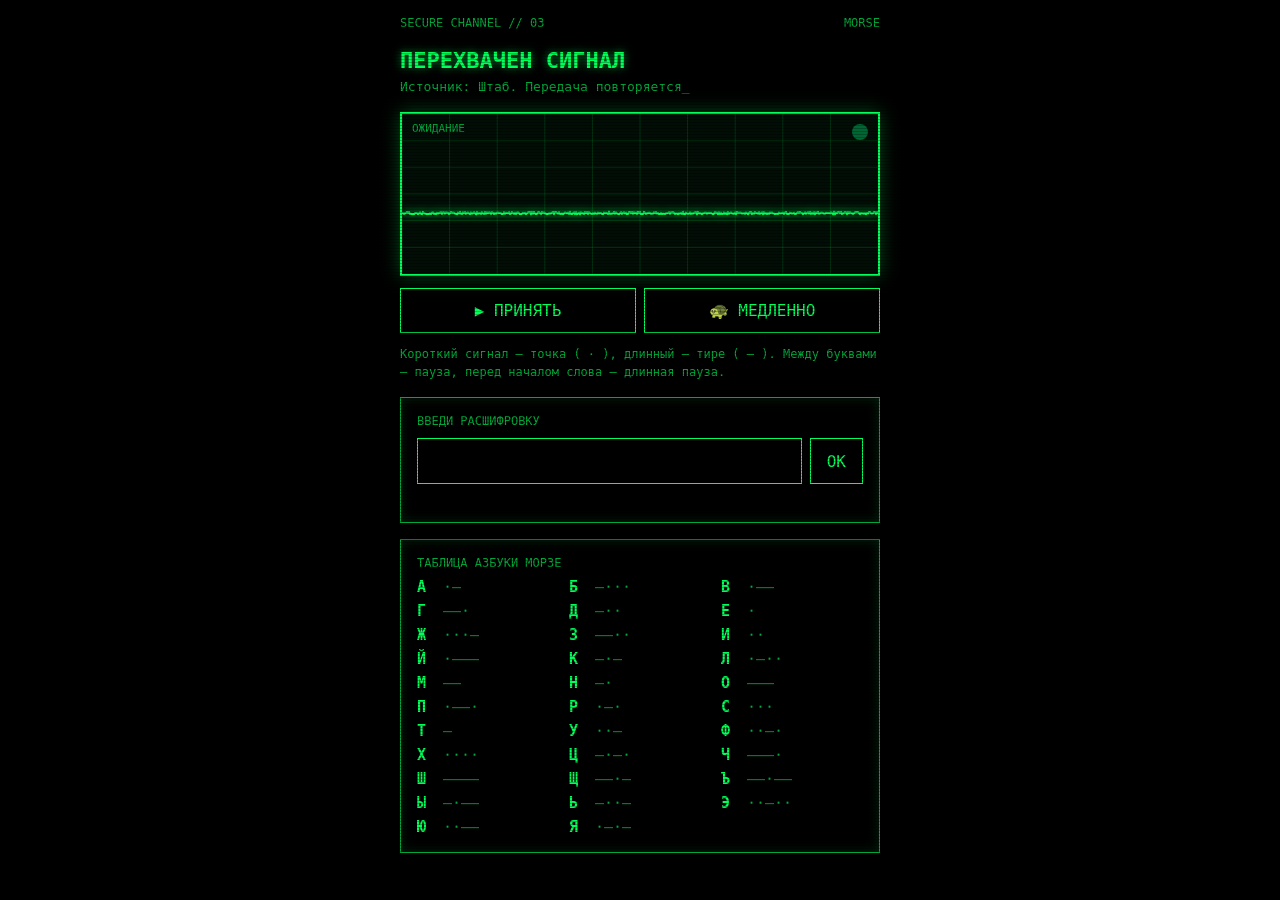
==== m3r8/index.html @ 86705758 "Add Morse transmitter page (station 8) with oscilloscope, table and answer check Co-Authored-By: Cla" ====
<!DOCTYPE html>
<html lang="ru">
<head>
<meta charset="utf-8">
<meta name="viewport" content="width=device-width, initial-scale=1, maximum-scale=1, user-scalable=no">
<meta name="robots" content="noindex">
<title>ШТАБ // ПЕРЕХВАТ</title>
<link rel="stylesheet" href="../assets/style.css">
<style>
  .scope { position: relative; border: 2px solid var(--g); background: #010d05; box-shadow: 0 0 18px rgba(0,255,90,.3); }
  canvas { display: block; width: 100%; height: 160px; }
  .lamp { position: absolute; top: 10px; right: 10px; width: 16px; height: 16px; border-radius: 50%;
          background: #063; box-shadow: none; transition: background .03s; }
  .lamp.on { background: var(--g); box-shadow: 0 0 14px 4px var(--g); }
  .status { position: absolute; left: 10px; top: 8px; font-size: 11px; color: var(--gd); }
  .ctrl { display: flex; gap: 8px; margin-top: 12px; flex-wrap: wrap; }
  .ctrl button { flex: 1; background: none; border: 1px solid var(--g); color: var(--g); font: inherit; padding: 12px 6px; cursor: pointer; }
  .ctrl button.on { background: var(--g); color: #000; }
  .tbl { display: grid; grid-template-columns: repeat(3, 1fr); gap: 6px 10px; font-size: 15px; margin-top: 8px; }
  .tbl div { display: flex; gap: 8px; }
  .tbl b { width: 1.2em; }
  .tbl span { color: var(--gd); white-space: nowrap; }
  .ans { display: flex; gap: 8px; margin-top: 10px; }
  .ans input { flex: 1; min-width: 0; background: #000; border: 1px solid var(--g); color: var(--g); font: inherit;
               font-size: 20px; padding: 10px; text-transform: uppercase; letter-spacing: 3px; }
  .bad { color: var(--red); }
  .big { font-size: 26px; letter-spacing: 4px; text-shadow: 0 0 10px rgba(0,255,90,.7); margin: 8px 0; }
</style>
</head>
<body>
<div class="wrap">
  <div class="top"><span>SECURE CHANNEL // 03</span><span>MORSE</span></div>

  <h1>ПЕРЕХВАЧЕН СИГНАЛ</h1>
  <div class="sub blink">Источник: Штаб. Передача повторяется</div>

  <div class="scope">
    <canvas id="cv"></canvas>
    <div class="lamp" id="lamp"></div>
    <div class="status" id="st">ОЖИДАНИЕ</div>
  </div>
  <div class="ctrl">
    <button id="play">▶ ПРИНЯТЬ</button>
    <button id="slow">🐢 МЕДЛЕННО</button>
  </div>
  <p class="muted">Короткий сигнал — точка ( · ), длинный — тире ( — ). Между буквами — пауза, перед началом слова — длинная пауза.</p>

  <div class="box">
    <div class="muted">ВВЕДИ РАСШИФРОВКУ</div>
    <div class="ans"><input id="in" autocomplete="off" autocapitalize="characters" spellcheck="false"><button class="act" id="chk">OK</button></div>
    <div id="res" class="muted" style="margin-top:8px;min-height:1.2em"></div>
  </div>

  <div id="win" class="box hidden">
    <div class="muted">ШТАБ → АГЕНТУ Д.</div>
    <p>Сигнал расшифрован верно.</p>
    <div class="big" id="word"></div>
    <p id="after"></p>
  </div>

  <div class="box">
    <div class="muted">ТАБЛИЦА АЗБУКИ МОРЗЕ</div>
    <div class="tbl" id="tbl"></div>
  </div>
</div>
<script src="../assets/common.js"></script>
<script>
// Morse transmitter: WebAudio tone + oscilloscope trace + lamp, looping the hidden word
(() => {
  const MORSE = {"А":".-","Б":"-...","В":".--","Г":"--.","Д":"-..","Е":".","Ж":"...-","З":"--..","И":"..","Й":".---",
    "К":"-.-","Л":".-..","М":"--","Н":"-.","О":"---","П":".--.","Р":".-.","С":"...","Т":"-","У":"..-","Ф":"..-.",
    "Х":"....","Ц":"-.-.","Ч":"---.","Ш":"----","Щ":"--.-","Ъ":"--.--","Ы":"-.--","Ь":"-..-","Э":"..-..","Ю":"..--","Я":".-.-"};
  const K = "m3r8-krabat", W = "vaCioP3JovGywaT9", AFTER = "vaOii/3eotyz41hN483prbvMsdCxwbyzo7QNuvWx17DxvY2igwNLosOy0aTRE6O6/d6i0LPuVL2Joob93l+w5bD2vY1S6Ju7xrDzsPZD";
  const word = D.decode(W, K);

  // Build the morse table
  document.getElementById("tbl").innerHTML = Object.entries(MORSE)
    .map(([k, v]) => `<div><b>${k}</b><span>${v.replace(/\./g, "·").replace(/-/g, "—")}</span></div>`).join("");

  // Timeline of one pass in units: [on, units]
  const seq = [];
  [...word].forEach((ch, li) => {
    [...MORSE[ch]].forEach((s, si) => {
      seq.push([1, s === "." ? 1 : 3]);
      if (si < MORSE[ch].length - 1) seq.push([0, 1]);
    });
    seq.push([0, li < word.length - 1 ? 3 : 14]);
  });
  const passUnits = seq.reduce((a, s) => a + s[1], 0);

  let unit = 0.11, playing = false, ctx = null, gain = null, osc = null, t0 = 0, scheduledUntil = 0, timer = 0;
  const now = () => ctx ? ctx.currentTime : performance.now() / 1000;

  // Is the tone on at absolute time t?
  function stateAt(t) {
    if (!playing || t < t0) return { on: false };
    let u = ((t - t0) / unit) % passUnits, acc = 0, letter = 0;
    for (const [on, d] of seq) { if (u < acc + d) return { on: !!on }; acc += d; }
    return { on: false };
  }

  function schedule() {
    while (scheduledUntil < now() + 1.5) {
      let t = scheduledUntil;
      for (const [on, d] of seq) {
        const dur = d * unit;
        if (on) {
          gain.gain.setValueAtTime(0, t);
          gain.gain.linearRampToValueAtTime(0.35, t + 0.005);
          gain.gain.setValueAtTime(0.35, t + dur - 0.005);
          gain.gain.linearRampToValueAtTime(0, t + dur);
        }
        t += dur;
      }
      scheduledUntil = t;
    }
  }

  function start() {
    if (!ctx) {
      ctx = new (window.AudioContext || window.webkitAudioContext)();
      osc = ctx.createOscillator(); gain = ctx.createGain();
      osc.frequency.value = 650; gain.gain.value = 0;
      osc.connect(gain).connect(ctx.destination); osc.start();
    }
    ctx.resume();
    gain.gain.cancelScheduledValues(0); gain.gain.setValueAtTime(0, now());
    t0 = now() + 0.6; scheduledUntil = t0; playing = true;
    schedule(); clearInterval(timer); timer = setInterval(schedule, 400);
    document.getElementById("play").textContent = "■ СТОП";
  }
  function stop() {
    playing = false; clearInterval(timer);
    if (gain) { gain.gain.cancelScheduledValues(0); gain.gain.setValueAtTime(0, now()); }
    document.getElementById("play").textContent = "▶ ПРИНЯТЬ";
  }
  document.getElementById("play").onclick = () => playing ? stop() : start();
  document.getElementById("slow").onclick = (e) => {
    unit = unit === 0.11 ? 0.22 : 0.11;
    e.target.classList.toggle("on", unit === 0.22);
    if (playing) { stop(); start(); }
  };

  // Oscilloscope rendering
  const cv = document.getElementById("cv"), g = cv.getContext("2d"), lamp = document.getElementById("lamp"), st = document.getElementById("st");
  function draw() {
    const dpr = window.devicePixelRatio || 1, w = cv.clientWidth, h = cv.clientHeight;
    if (cv.width !== w * dpr) { cv.width = w * dpr; cv.height = h * dpr; }
    g.setTransform(dpr, 0, 0, dpr, 0, 0);
    g.clearRect(0, 0, w, h);
    g.strokeStyle = "rgba(0,168,59,.25)"; g.lineWidth = 1;
    for (let x = 0; x < w; x += w / 10) { g.beginPath(); g.moveTo(x, 0); g.lineTo(x, h); g.stroke(); }
    for (let y = 0; y < h; y += h / 6) { g.beginPath(); g.moveTo(0, y); g.lineTo(w, y); g.stroke(); }
    const tn = now(), span = 26 * unit, mid = h / 2;
    g.strokeStyle = "#00ff5a"; g.lineWidth = 2; g.shadowColor = "#00ff5a"; g.shadowBlur = 8;
    g.beginPath();
    for (let x = 0; x <= w; x++) {
      const t = tn - span * (1 - x / w);
      const on = stateAt(t).on;
      const y = (on ? mid - h * 0.32 : mid + h * 0.12) + (Math.random() - 0.5) * 2;
      x ? g.lineTo(x, y) : g.moveTo(x, y);
    }
    g.stroke(); g.shadowBlur = 0;
    const on = stateAt(tn).on;
    lamp.classList.toggle("on", on);
    st.textContent = !playing ? "ОЖИДАНИЕ" : (tn < t0 ? "СИНХРОНИЗАЦИЯ…" : "ПРИЁМ " + (unit > 0.15 ? "×0.5" : "×1"));
    requestAnimationFrame(draw);
  }
  requestAnimationFrame(draw);

  // Answer check
  const norm = s => s.toUpperCase().replace(/Ё/g, "Е").replace(/[^А-Я]/g, "");
  function win(instant) {
    document.getElementById("win").classList.remove("hidden");
    document.getElementById("word").textContent = word;
    const a = document.getElementById("after"), txt = D.decode(AFTER, K);
    instant ? (a.textContent = txt) : D.type(a, txt);
    try { localStorage.setItem("dday-m3r8", "1"); } catch (e) {}
  }
  function check() {
    const res = document.getElementById("res");
    if (norm(document.getElementById("in").value) === norm(word)) {
      res.className = "muted"; res.textContent = "✔ ДОСТУП РАЗРЕШЁН"; stop(); win(false);
    } else {
      res.className = "bad"; res.textContent = "✖ НЕВЕРНО. Слушай ещё раз.";
    }
  }
  document.getElementById("chk").onclick = check;
  document.getElementById("in").addEventListener("keydown", e => { if (e.key === "Enter") check(); });
  let saved = null; try { saved = localStorage.getItem("dday-m3r8"); } catch (e) {}
  if (saved) win(true);
})();
</script>
</body>
</html>
---- assets/style.css ----
/* Shared terminal-style theme for all D-Day pages */
:root { --g: #00ff5a; --gd: #00a83b; --bg: #000; --red: #ff3b3b; }
* { box-sizing: border-box; -webkit-tap-highlight-color: transparent; }
html, body { margin: 0; background: var(--bg); color: var(--g); }
body {
  font-family: "SF Mono", Menlo, Consolas, "DejaVu Sans Mono", monospace;
  min-height: 100vh; padding: 16px; display: flex; justify-content: center;
}
body::after { /* scanlines */
  content: ""; position: fixed; inset: 0; pointer-events: none;
  background: repeating-linear-gradient(0deg, rgba(0,0,0,.25) 0 1px, transparent 1px 3px);
}
.wrap { width: 100%; max-width: 480px; }
.top { display: flex; justify-content: space-between; align-items: center; font-size: 12px; color: var(--gd); margin-bottom: 18px; }
.lang button { background: none; border: 1px solid var(--gd); color: var(--gd); font: inherit; padding: 3px 8px; cursor: pointer; }
.lang button.on { background: var(--g); color: #000; border-color: var(--g); }
h1 { font-size: 22px; margin: 0 0 6px; text-shadow: 0 0 8px rgba(0,255,90,.6); }
.sub { color: var(--gd); font-size: 13px; margin-bottom: 18px; }
p { line-height: 1.5; }
.blink::after { content: "_"; animation: blink 1s steps(1) infinite; }
@keyframes blink { 50% { opacity: 0; } }
.box { border: 1px solid var(--gd); padding: 16px; margin-top: 16px; box-shadow: 0 0 12px rgba(0,255,90,.15) inset; }
.poem { white-space: pre-line; font-style: italic; font-size: 15px; line-height: 1.6; }
.bar { height: 10px; border: 1px solid var(--g); margin: 10px 0; }
.bar > div { height: 100%; width: 0; background: var(--g); transition: width .1s linear; }
.hidden { display: none !important; }
.muted { color: var(--gd); font-size: 12px; }
button.act { background: none; border: 1px solid var(--g); color: var(--g); font: inherit; padding: 10px 16px; cursor: pointer; }
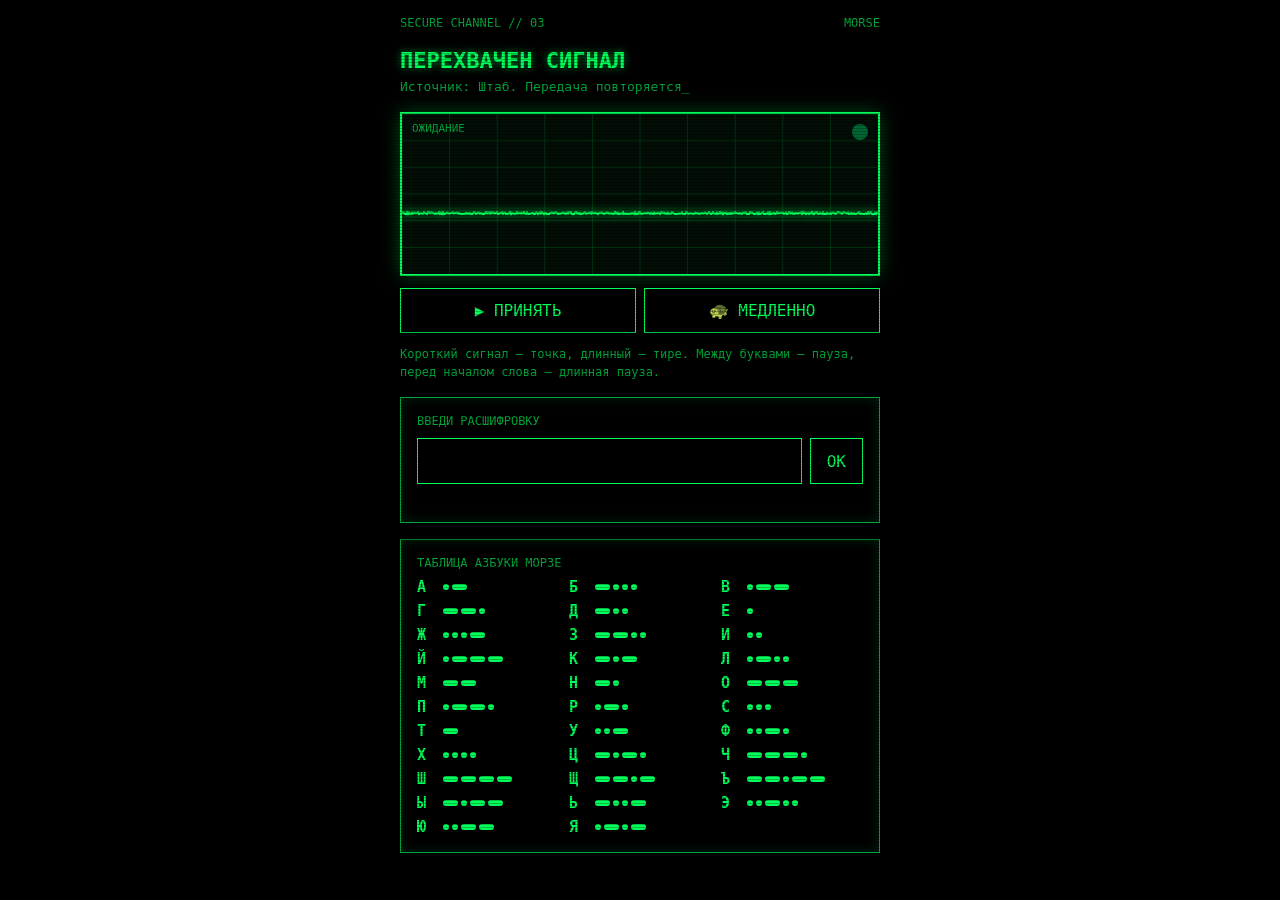
==== commit 796f40fe: "Render Morse table symbols as separate dots and dashes Co-Authored-By: Claude Opus 5.5 <noreply@anth" ====
--- a/m3r8/index.html
+++ b/m3r8/index.html
@@ -19,7 +19,10 @@
   .tbl { display: grid; grid-template-columns: repeat(3, 1fr); gap: 6px 10px; font-size: 15px; margin-top: 8px; }
   .tbl div { display: flex; gap: 8px; }
   .tbl b { width: 1.2em; }
-  .tbl span { color: var(--gd); white-space: nowrap; }
+  .tbl span { display: flex; align-items: center; gap: 3px; }
+  .tbl i { display: block; height: 6px; background: var(--g); border-radius: 3px; }
+  .tbl i.d { width: 6px; }
+  .tbl i.l { width: 15px; }
   .ans { display: flex; gap: 8px; margin-top: 10px; }
   .ans input { flex: 1; min-width: 0; background: #000; border: 1px solid var(--g); color: var(--g); font: inherit;
                font-size: 20px; padding: 10px; text-transform: uppercase; letter-spacing: 3px; }
@@ -43,7 +46,7 @@
     <button id="play">▶ ПРИНЯТЬ</button>
     <button id="slow">🐢 МЕДЛЕННО</button>
   </div>
-  <p class="muted">Короткий сигнал — точка ( · ), длинный — тире ( — ). Между буквами — пауза, перед началом слова — длинная пауза.</p>
+  <p class="muted">Короткий сигнал — точка, длинный — тире. Между буквами — пауза, перед началом слова — длинная пауза.</p>
 
   <div class="box">
     <div class="muted">ВВЕДИ РАСШИФРОВКУ</div>
@@ -75,7 +78,7 @@
 
   // Build the morse table
   document.getElementById("tbl").innerHTML = Object.entries(MORSE)
-    .map(([k, v]) => `<div><b>${k}</b><span>${v.replace(/\./g, "·").replace(/-/g, "—")}</span></div>`).join("");
+    .map(([k, v]) => `<div><b>${k}</b><span>${[...v].map(c => `<i class="${c === "." ? "d" : "l"}"></i>`).join("")}</span></div>`).join("");
 
   // Timeline of one pass in units: [on, units]
   const seq = [];
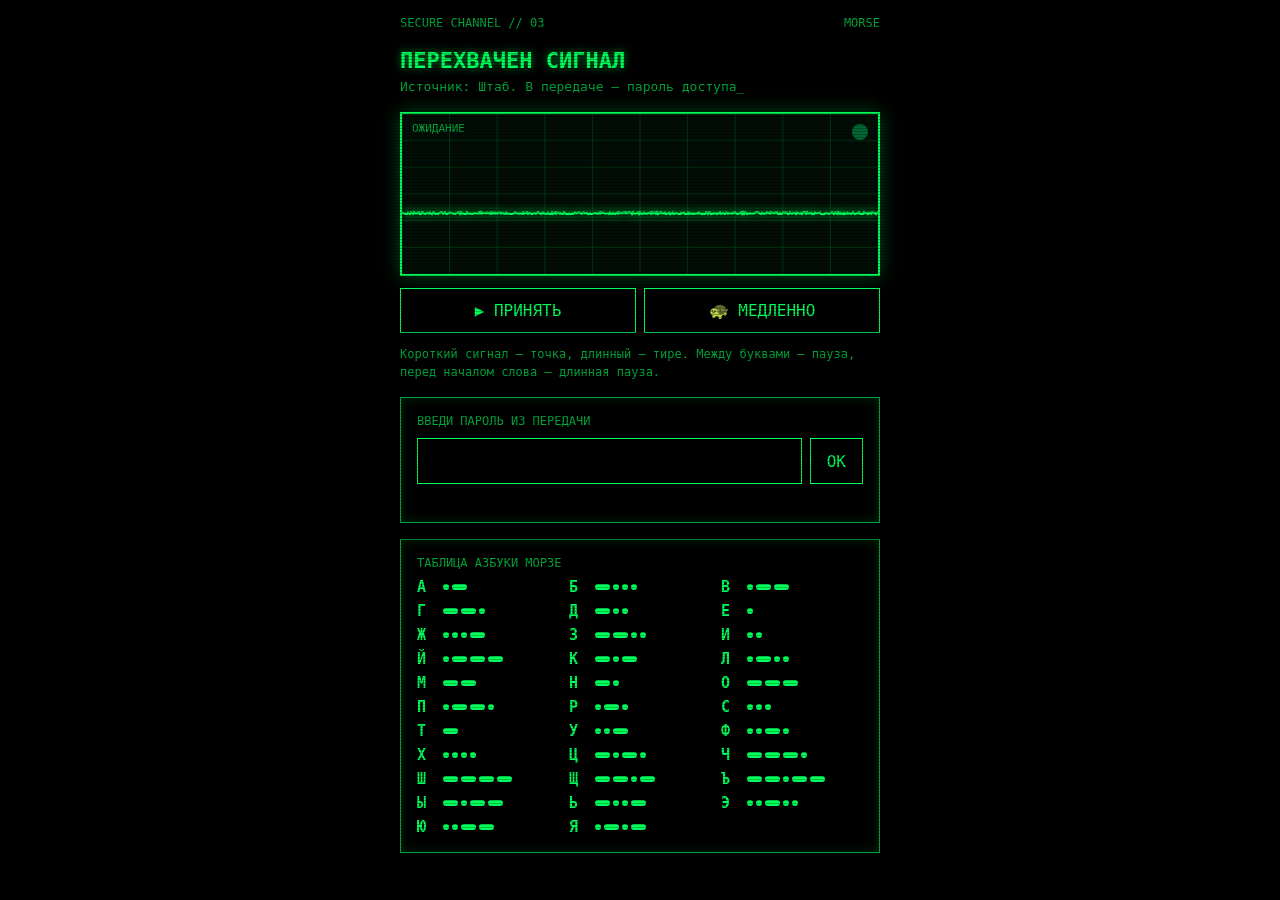
==== commit 3483513b: "Morse page: transmit password instead of location, reveal guitar riddle on correct entry Co-Authored" ====
--- a/m3r8/index.html
+++ b/m3r8/index.html
@@ -35,7 +35,7 @@
   <div class="top"><span>SECURE CHANNEL // 03</span><span>MORSE</span></div>
 
   <h1>ПЕРЕХВАЧЕН СИГНАЛ</h1>
-  <div class="sub blink">Источник: Штаб. Передача повторяется</div>
+  <div class="sub blink">Источник: Штаб. В передаче — пароль доступа</div>
 
   <div class="scope">
     <canvas id="cv"></canvas>
@@ -49,16 +49,16 @@
   <p class="muted">Короткий сигнал — точка, длинный — тире. Между буквами — пауза, перед началом слова — длинная пауза.</p>
 
   <div class="box">
-    <div class="muted">ВВЕДИ РАСШИФРОВКУ</div>
+    <div class="muted">ВВЕДИ ПАРОЛЬ ИЗ ПЕРЕДАЧИ</div>
     <div class="ans"><input id="in" autocomplete="off" autocapitalize="characters" spellcheck="false"><button class="act" id="chk">OK</button></div>
     <div id="res" class="muted" style="margin-top:8px;min-height:1.2em"></div>
   </div>
 
   <div id="win" class="box hidden">
     <div class="muted">ШТАБ → АГЕНТУ Д.</div>
-    <p>Сигнал расшифрован верно.</p>
+    <p>Пароль принят. Открываю донесение…</p>
     <div class="big" id="word"></div>
-    <p id="after"></p>
+    <p class="poem" id="after"></p>
   </div>
 
   <div class="box">
@@ -73,7 +73,7 @@
   const MORSE = {"А":".-","Б":"-...","В":".--","Г":"--.","Д":"-..","Е":".","Ж":"...-","З":"--..","И":"..","Й":".---",
     "К":"-.-","Л":".-..","М":"--","Н":"-.","О":"---","П":".--.","Р":".-.","С":"...","Т":"-","У":"..-","Ф":"..-.",
     "Х":"....","Ц":"-.-.","Ч":"---.","Ш":"----","Щ":"--.-","Ъ":"--.--","Ы":"-.--","Ь":"-..-","Э":"..-..","Ю":"..--","Я":".-.-"};
-  const K = "m3r8-krabat", W = "vaCioP3JovGywaT9", AFTER = "vaOii/3eotyz41hN483prbvMsdCxwbyzo7QNuvWx17DxvY2igwNLosOy0aTRE6O6/d6i0LPuVL2Joob93l+w5bD2vY1S6Ju7xrDzsPZD";
+  const K = "m3r8-krabat", W = "vaGipv3Lov+y/A==", AFTER = "vZuijfzqo+Oz7VS8sqO6/Ouj4rLcWE3jwhj92KLfstqk0+Lz6J1Lotyy1KXvH3jokrvMsdixxE3jz+iYS6LTstuk1uL86aq7wrDgQaTfE6O5/d6j47PtWmfj3Rj86qLestql4xOiig269bDzsPS9jqKG/ddSsOWxwby2ooP93lKD4vV+vLOiiPzqo+Cz46TY48HokLvKTUKw87yxoob92lKx3bHKvLKihP3Vo+Oz4aTY4vDpoUo=";
   const word = D.decode(W, K);
 
   // Build the morse table
@@ -185,7 +185,7 @@
     if (norm(document.getElementById("in").value) === norm(word)) {
       res.className = "muted"; res.textContent = "✔ ДОСТУП РАЗРЕШЁН"; stop(); win(false);
     } else {
-      res.className = "bad"; res.textContent = "✖ НЕВЕРНО. Слушай ещё раз.";
+      res.className = "bad"; res.textContent = "✖ ПАРОЛЬ НЕВЕРНЫЙ. Слушай ещё раз.";
     }
   }
   document.getElementById("chk").onclick = check;
